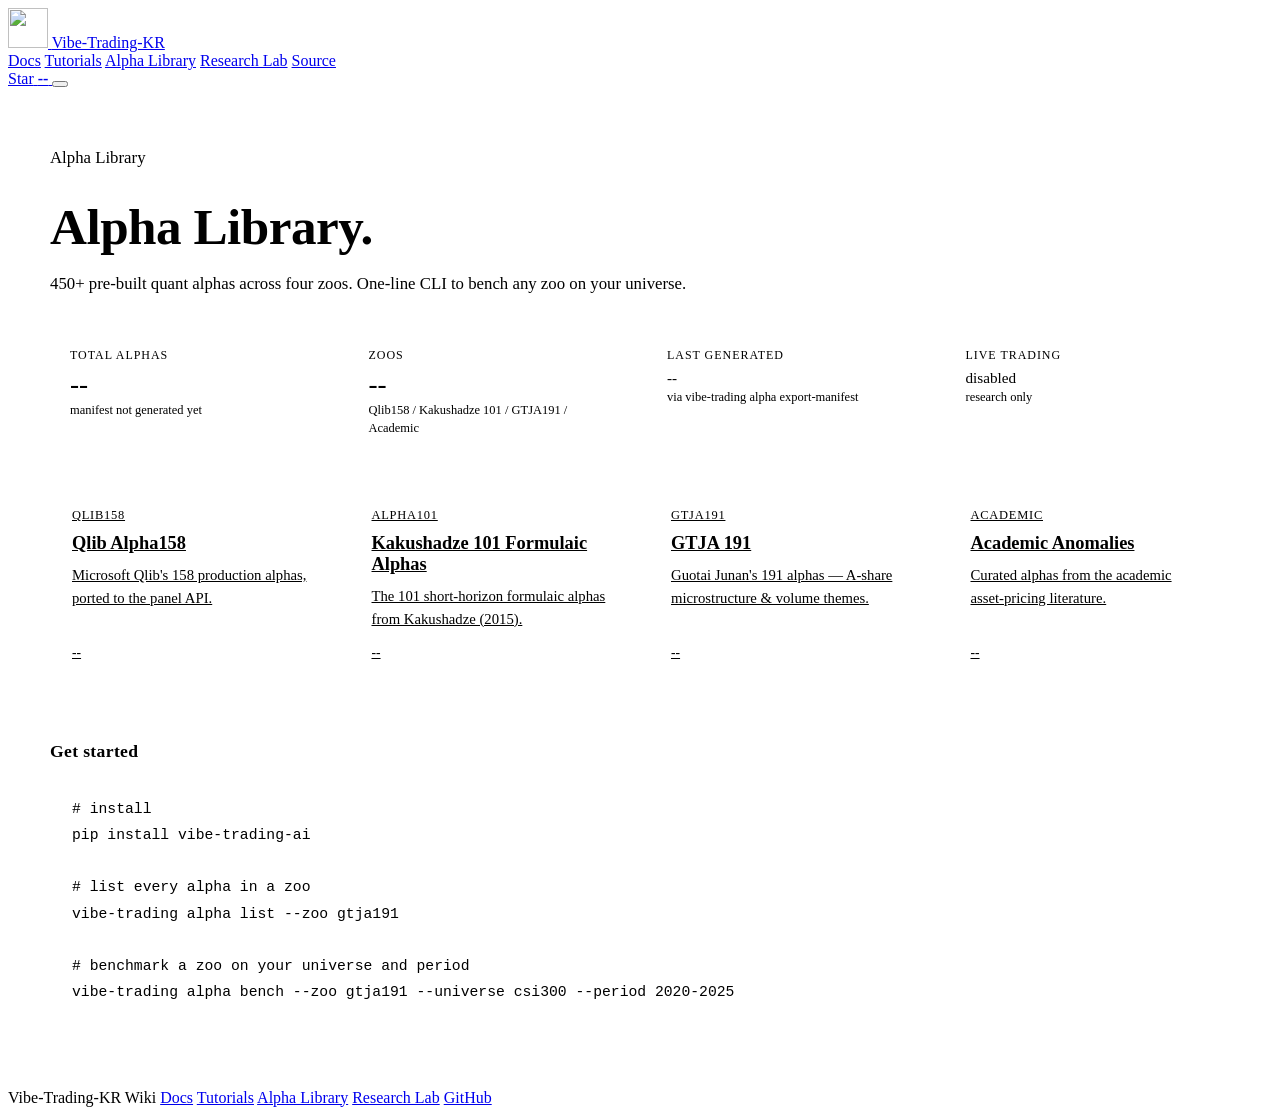
==== wiki/alpha-library/index.html @ 375a31a9 "docs(wiki): brand the wiki site as Vibe-Trading-KR and add Korean section Rebrand the static wiki (t" ====
<!doctype html>
<html lang="en">
<head>
  <meta charset="utf-8">
  <meta http-equiv="Content-Security-Policy" content="default-src 'self'; style-src 'self' 'unsafe-inline' https://fonts.googleapis.com; script-src 'self' 'unsafe-inline'; img-src 'self' data: https://vibetrading.wiki; font-src 'self' https://fonts.gstatic.com; connect-src 'self' https://api.github.com;">
  <script>
    (function () {
      try {
        var stored = localStorage.getItem("vibetrading-theme");
        var resolved = stored === "dark" || stored === "light"
          ? stored
          : window.matchMedia("(prefers-color-scheme: dark)").matches ? "dark" : "light";
        document.documentElement.setAttribute("data-theme", resolved);
      } catch (e) {
        document.documentElement.setAttribute("data-theme", "light");
      }
    })();
  </script>
  <meta name="viewport" content="width=device-width, initial-scale=1">
  <title>Alpha Library | Vibe-Trading-KR Wiki</title>
  <meta name="description" content="450+ pre-built quant alphas across four zoos: Qlib158, Kakushadze 101, GTJA191, Academic. One-line CLI to benchmark any zoo on your universe.">
  <meta name="robots" content="index, follow, max-image-preview:large">
  <meta property="og:type" content="website">
  <meta property="og:site_name" content="Vibe-Trading-KR Wiki">
  <meta property="og:title" content="Alpha Library">
  <meta property="og:description" content="450+ pre-built quant alphas across four zoos. One-line CLI to benchmark any zoo on your universe.">
  <meta property="og:image" content="/assets/icon.png">
  <meta property="og:url" content="/alpha-library/">
  <link rel="canonical" href="/alpha-library/">
  <link rel="icon" type="image/png" href="/assets/icon.png">
  <link rel="preconnect" href="https://fonts.googleapis.com">
  <link rel="preconnect" href="https://fonts.gstatic.com" crossorigin>
  <link href="https://fonts.googleapis.com/css2?family=Fraunces:opsz,wght@9..144,600;9..144,750&family=IBM+Plex+Mono:wght@400;500;600&family=IBM+Plex+Sans:wght@400;500;600;700&display=swap" rel="stylesheet">
  <link rel="stylesheet" href="/styles.css">
  <script type="module" src="/main.js"></script>
  <style>
    .alpha-hero { width: min(1180px, calc(100% - 32px)); margin: 56px auto 32px; }
    .alpha-hero h1 { font-family: var(--serif); font-size: clamp(2.2rem, 4vw, 3.4rem); margin: 8px 0 14px; letter-spacing: -0.01em; }
    .alpha-hero p { color: var(--muted); max-width: 720px; line-height: 1.7; font-size: 1.05rem; margin: 0 0 24px; }
    .alpha-stats { width: min(1180px, calc(100% - 32px)); margin: 8px auto 32px; display: grid; grid-template-columns: repeat(auto-fit, minmax(180px, 1fr)); gap: 14px; }
    .alpha-stat { background: var(--surface); border: 1px solid var(--line); border-radius: 14px; padding: 18px 20px; }
    .alpha-stat dt { color: var(--muted); font-size: 0.75rem; text-transform: uppercase; letter-spacing: 0.08em; margin: 0; }
    .alpha-stat dd { margin: 6px 0 0; font-family: var(--mono); font-size: 1.7rem; color: var(--ink); }
    .alpha-stat .small { font-size: 0.78rem; color: var(--muted); font-family: var(--mono); }
    .alpha-zoos { width: min(1180px, calc(100% - 32px)); margin: 16px auto 56px; display: grid; grid-template-columns: repeat(auto-fit, minmax(260px, 1fr)); gap: 18px; }
    .alpha-zoo-card { display: flex; flex-direction: column; gap: 10px; padding: 22px 22px 24px; background: var(--surface); border: 1px solid var(--line); border-radius: 16px; color: inherit; transition: border-color 0.15s ease, transform 0.15s ease; }
    .alpha-zoo-card:hover { border-color: var(--accent); transform: translateY(-2px); }
    .alpha-zoo-card .zoo-id { font-family: var(--mono); color: var(--accent); font-size: 0.78rem; letter-spacing: 0.06em; text-transform: uppercase; }
    .alpha-zoo-card h3 { margin: 0; font-family: var(--mono); font-size: 1.15rem; }
    .alpha-zoo-card p { margin: 0; color: var(--muted); font-size: 0.92rem; line-height: 1.55; flex: 1; }
    .alpha-zoo-card .count { font-family: var(--mono); font-size: 0.85rem; color: var(--accent-2); margin-top: 4px; }
    .alpha-getstart { width: min(1180px, calc(100% - 32px)); margin: 24px auto 64px; }
    .alpha-getstart h2 { font-family: var(--mono); font-size: 1.1rem; letter-spacing: 0.02em; margin: 0 0 14px; }
    .alpha-getstart pre { background: var(--surface); border: 1px solid var(--line); border-radius: 14px; padding: 20px 22px; overflow-x: auto; font-family: var(--mono); font-size: 0.92rem; line-height: 1.7; }
    .alpha-getstart .comment { color: var(--muted); }
  </style>
</head>
<body>
  <header class="site-header" id="site-header">
    <div class="site-header__inner">
      <a class="brand" href="/home/" aria-label="Vibe-Trading home">
        <img class="brand__mark" src="/assets/icon.png" alt="" width="40" height="40">
        <span class="brand__text">Vibe-Trading-KR</span>
      </a>
      <nav class="site-nav" aria-label="Primary">
        <a href="/docs/">Docs</a>
        <a href="/tutorials/">Tutorials</a>
        <a href="/alpha-library/">Alpha Library</a>
        <a href="/research-lab/">Research Lab</a>
        <a href="https://github.com/pinehill99/Vibe-Trading-KR">Source</a>
      </nav>
      <div class="site-actions">
        <a class="star-pill" href="https://github.com/pinehill99/Vibe-Trading-KR" aria-label="Vibe-Trading on GitHub">
          <span aria-hidden="true">Star</span>
          <strong id="star-count">--</strong>
        </a>
        <button class="icon-button" id="theme-toggle" type="button" aria-label="Toggle color theme">
          <span class="theme-icon" aria-hidden="true"></span>
        </button>
      </div>
    </div>
  </header>

  <main>
    <section class="alpha-hero">
      <p class="eyebrow">Alpha Library</p>
      <h1>Alpha Library.</h1>
      <p>450+ pre-built quant alphas across four zoos. One-line CLI to bench any zoo on your universe.</p>
    </section>

    <dl class="alpha-stats" id="alpha-stats">
      <div class="alpha-stat">
        <dt>Total alphas</dt>
        <dd id="stat-total">--</dd>
        <span class="small" id="stat-total-sub">loading...</span>
      </div>
      <div class="alpha-stat">
        <dt>Zoos</dt>
        <dd id="stat-zoos">--</dd>
        <span class="small">Qlib158 / Kakushadze 101 / GTJA191 / Academic</span>
      </div>
      <div class="alpha-stat">
        <dt>Last generated</dt>
        <dd id="stat-generated" style="font-size: 0.95rem;">--</dd>
        <span class="small">via vibe-trading alpha export-manifest</span>
      </div>
      <div class="alpha-stat">
        <dt>Live trading</dt>
        <dd style="font-size: 0.95rem;">disabled</dd>
        <span class="small">research only</span>
      </div>
    </dl>

    <section class="alpha-zoos" id="alpha-zoos">
      <a class="alpha-zoo-card" href="content/qlib158/index.html">
        <span class="zoo-id">qlib158</span>
        <h3>Qlib Alpha158</h3>
        <p>Microsoft Qlib's 158 production alphas, ported to the panel API.</p>
        <span class="count" data-zoo="qlib158">--</span>
      </a>
      <a class="alpha-zoo-card" href="content/alpha101/index.html">
        <span class="zoo-id">alpha101</span>
        <h3>Kakushadze 101 Formulaic Alphas</h3>
        <p>The 101 short-horizon formulaic alphas from Kakushadze (2015).</p>
        <span class="count" data-zoo="alpha101">--</span>
      </a>
      <a class="alpha-zoo-card" href="content/gtja191/index.html">
        <span class="zoo-id">gtja191</span>
        <h3>GTJA 191</h3>
        <p>Guotai Junan's 191 alphas — A-share microstructure &amp; volume themes.</p>
        <span class="count" data-zoo="gtja191">--</span>
      </a>
      <a class="alpha-zoo-card" href="content/academic/index.html">
        <span class="zoo-id">academic</span>
        <h3>Academic Anomalies</h3>
        <p>Curated alphas from the academic asset-pricing literature.</p>
        <span class="count" data-zoo="academic">--</span>
      </a>
    </section>

    <section class="alpha-getstart">
      <h2>Get started</h2>
      <pre><code><span class="comment"># install</span>
pip install vibe-trading-ai

<span class="comment"># list every alpha in a zoo</span>
vibe-trading alpha list --zoo gtja191

<span class="comment"># benchmark a zoo on your universe and period</span>
vibe-trading alpha bench --zoo gtja191 --universe csi300 --period 2020-2025</code></pre>
    </section>
  </main>

  <footer class="site-footer">
    <span>Vibe-Trading-KR Wiki</span>
    <a href="/docs/">Docs</a>
    <a href="/tutorials/">Tutorials</a>
    <a href="/alpha-library/">Alpha Library</a>
    <a href="/research-lab/">Research Lab</a>
    <a href="https://github.com/pinehill99/Vibe-Trading-KR">GitHub</a>
  </footer>

  <script>
    // Runtime hydration of stats + per-zoo counts from the generated index.json.
    (function () {
      fetch("content/index.json", { cache: "no-store" })
        .then(function (r) { if (!r.ok) throw new Error("index.json " + r.status); return r.json(); })
        .then(function (data) {
          var total = document.getElementById("stat-total");
          var totalSub = document.getElementById("stat-total-sub");
          var zoos = document.getElementById("stat-zoos");
          var gen = document.getElementById("stat-generated");
          if (total) total.textContent = String(data.total_alphas || 0);
          if (totalSub) totalSub.textContent = "across " + (data.zoo_count || 0) + " zoos";
          if (zoos) zoos.textContent = String(data.zoo_count || 0);
          if (gen && data.generated_at) {
            try { gen.textContent = new Date(data.generated_at).toISOString().slice(0, 10); }
            catch (e) { gen.textContent = String(data.generated_at).slice(0, 10); }
          }
          (data.zoos || []).forEach(function (z) {
            var el = document.querySelector('.count[data-zoo="' + z.zoo_id + '"]');
            if (el) el.textContent = z.count + " alphas";
          });
        })
        .catch(function () {
          var totalSub = document.getElementById("stat-total-sub");
          if (totalSub) totalSub.textContent = "manifest not generated yet";
        });
    })();
  </script>
</body>
</html>
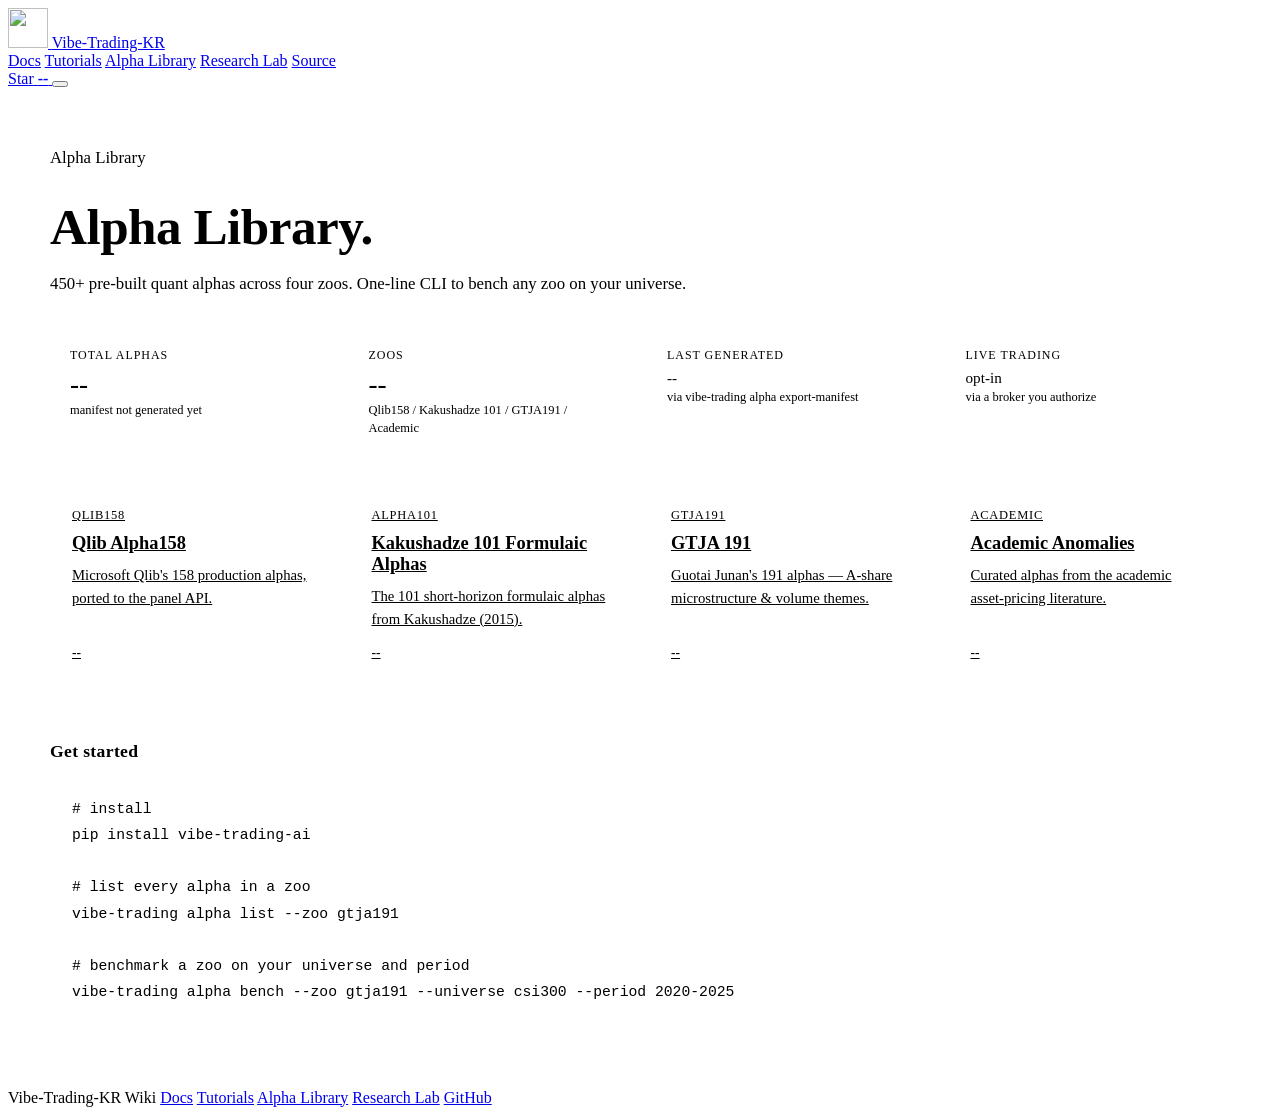
==== commit 71b91b6c: "Merge upstream Vibe-Trading updates" ====
--- a/wiki/alpha-library/index.html
+++ b/wiki/alpha-library/index.html
@@ -24,15 +24,15 @@
   <meta property="og:site_name" content="Vibe-Trading-KR Wiki">
   <meta property="og:title" content="Alpha Library">
   <meta property="og:description" content="450+ pre-built quant alphas across four zoos. One-line CLI to benchmark any zoo on your universe.">
-  <meta property="og:image" content="/assets/icon.png">
-  <meta property="og:url" content="/alpha-library/">
-  <link rel="canonical" href="/alpha-library/">
-  <link rel="icon" type="image/png" href="/assets/icon.png">
+  <meta property="og:image" content="/Vibe-Trading-KR/assets/icon.png">
+  <meta property="og:url" content="/Vibe-Trading-KR/alpha-library/">
+  <link rel="canonical" href="/Vibe-Trading-KR/alpha-library/">
+  <link rel="icon" type="image/png" href="/Vibe-Trading-KR/assets/icon.png">
   <link rel="preconnect" href="https://fonts.googleapis.com">
   <link rel="preconnect" href="https://fonts.gstatic.com" crossorigin>
   <link href="https://fonts.googleapis.com/css2?family=Fraunces:opsz,wght@9..144,600;9..144,750&family=IBM+Plex+Mono:wght@400;500;600&family=IBM+Plex+Sans:wght@400;500;600;700&display=swap" rel="stylesheet">
-  <link rel="stylesheet" href="/styles.css">
-  <script type="module" src="/main.js"></script>
+  <link rel="stylesheet" href="/Vibe-Trading-KR/styles.css">
+  <script type="module" src="/Vibe-Trading-KR/main.js"></script>
   <style>
     .alpha-hero { width: min(1180px, calc(100% - 32px)); margin: 56px auto 32px; }
     .alpha-hero h1 { font-family: var(--serif); font-size: clamp(2.2rem, 4vw, 3.4rem); margin: 8px 0 14px; letter-spacing: -0.01em; }
@@ -58,15 +58,15 @@
 <body>
   <header class="site-header" id="site-header">
     <div class="site-header__inner">
-      <a class="brand" href="/home/" aria-label="Vibe-Trading home">
-        <img class="brand__mark" src="/assets/icon.png" alt="" width="40" height="40">
+      <a class="brand" href="/Vibe-Trading-KR/home/" aria-label="Vibe-Trading home">
+        <img class="brand__mark" src="/Vibe-Trading-KR/assets/icon.png" alt="" width="40" height="40">
         <span class="brand__text">Vibe-Trading-KR</span>
       </a>
       <nav class="site-nav" aria-label="Primary">
-        <a href="/docs/">Docs</a>
-        <a href="/tutorials/">Tutorials</a>
-        <a href="/alpha-library/">Alpha Library</a>
-        <a href="/research-lab/">Research Lab</a>
+        <a href="/Vibe-Trading-KR/docs/">Docs</a>
+        <a href="/Vibe-Trading-KR/tutorials/">Tutorials</a>
+        <a href="/Vibe-Trading-KR/alpha-library/">Alpha Library</a>
+        <a href="/Vibe-Trading-KR/research-lab/">Research Lab</a>
         <a href="https://github.com/pinehill99/Vibe-Trading-KR">Source</a>
       </nav>
       <div class="site-actions">
@@ -106,8 +106,8 @@
       </div>
       <div class="alpha-stat">
         <dt>Live trading</dt>
-        <dd style="font-size: 0.95rem;">disabled</dd>
-        <span class="small">research only</span>
+        <dd style="font-size: 0.95rem;">opt-in</dd>
+        <span class="small">via a broker you authorize</span>
       </div>
     </dl>
 
@@ -153,10 +153,10 @@
 
   <footer class="site-footer">
     <span>Vibe-Trading-KR Wiki</span>
-    <a href="/docs/">Docs</a>
-    <a href="/tutorials/">Tutorials</a>
-    <a href="/alpha-library/">Alpha Library</a>
-    <a href="/research-lab/">Research Lab</a>
+    <a href="/Vibe-Trading-KR/docs/">Docs</a>
+    <a href="/Vibe-Trading-KR/tutorials/">Tutorials</a>
+    <a href="/Vibe-Trading-KR/alpha-library/">Alpha Library</a>
+    <a href="/Vibe-Trading-KR/research-lab/">Research Lab</a>
     <a href="https://github.com/pinehill99/Vibe-Trading-KR">GitHub</a>
   </footer>
 
